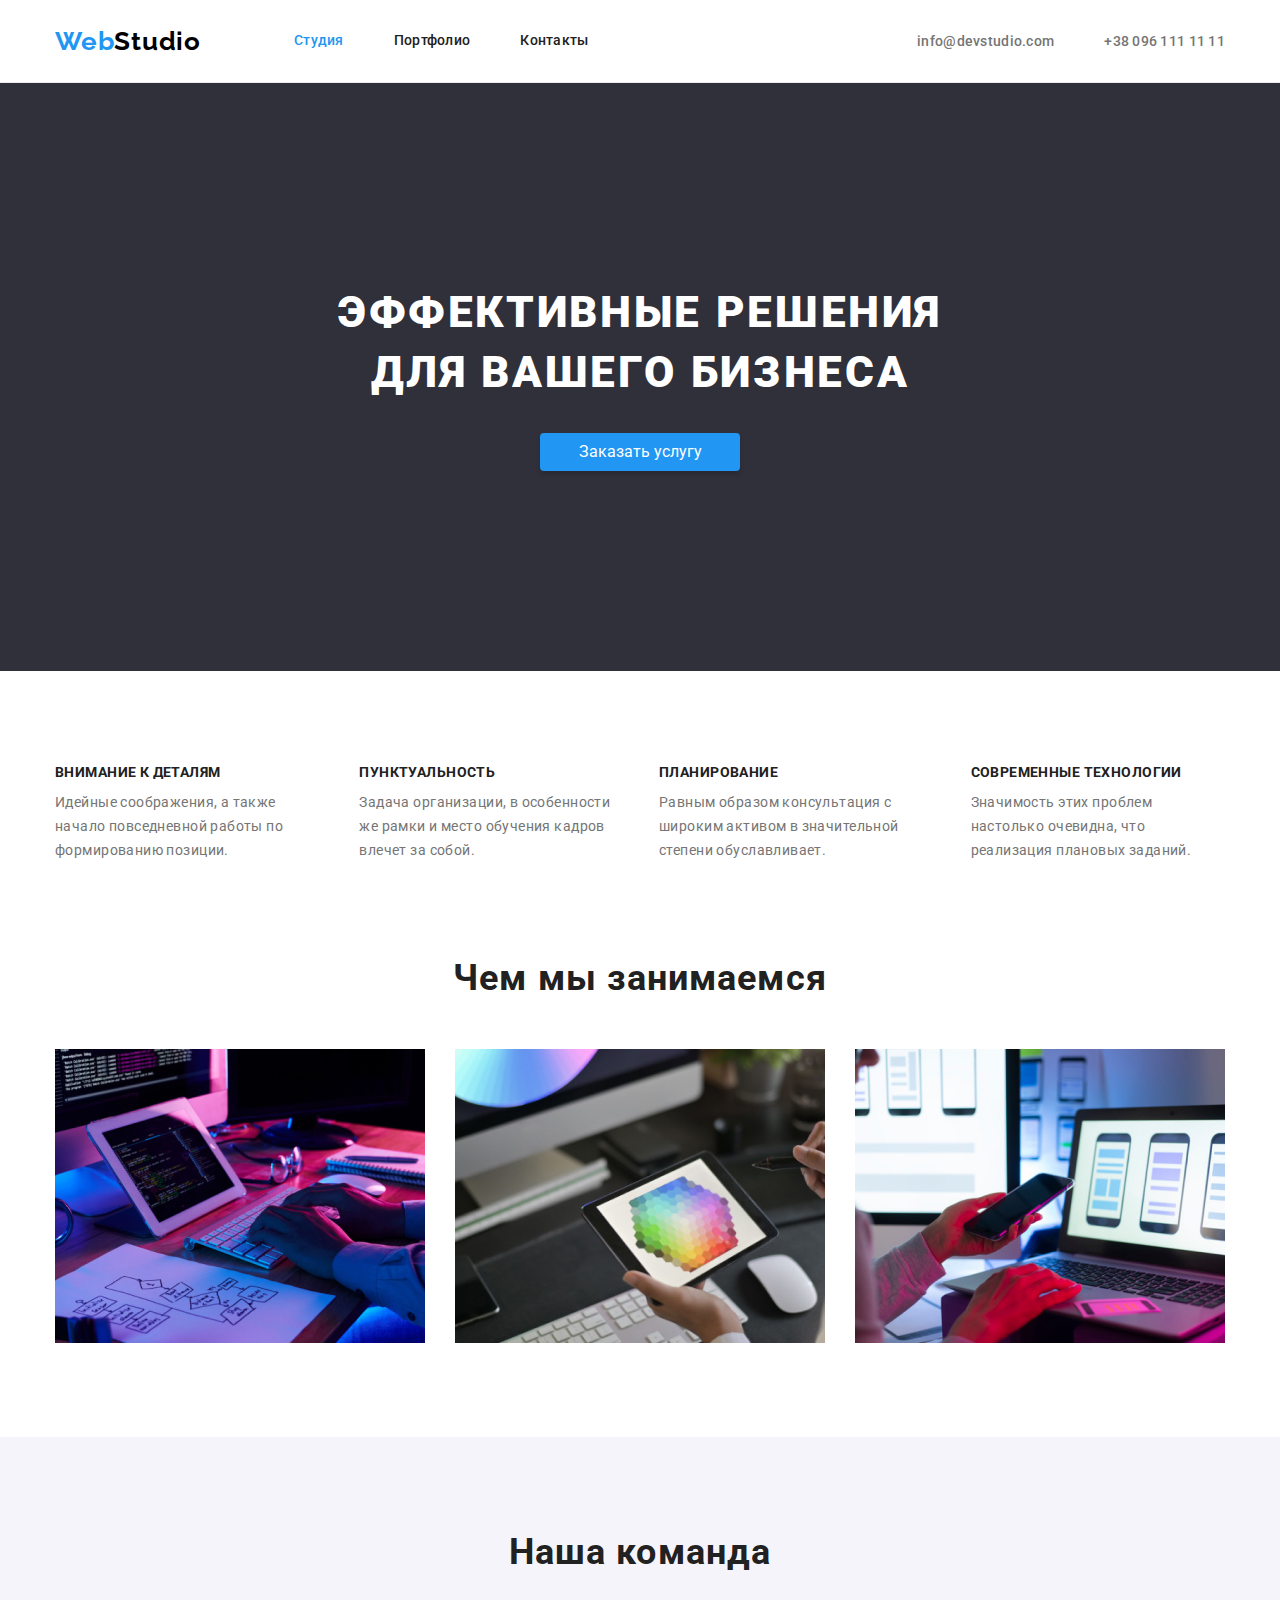
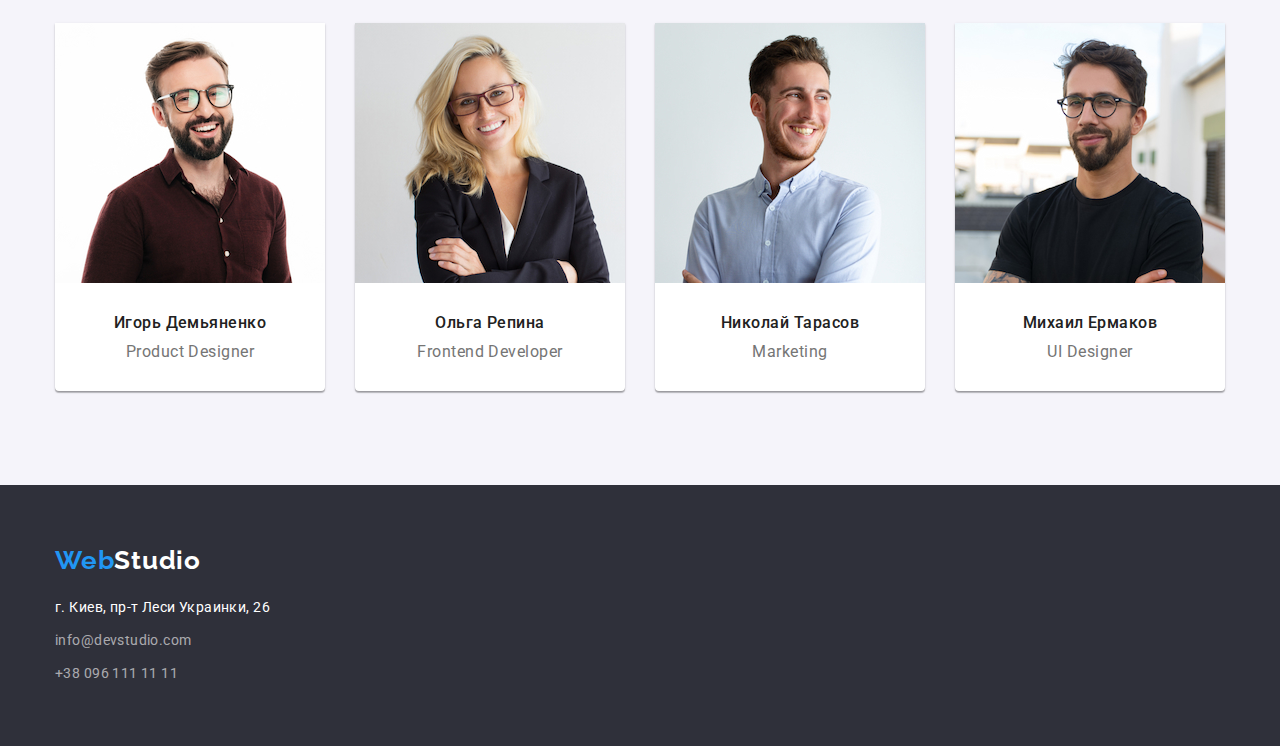
==== index.html @ 1f935da1 "Из ДЗ-3" ====
<!DOCTYPE html>
<html lang="ru">
<head>
    <meta charset="UTF-8">
    <meta http-equiv="X-UA-Compatible" content="IE=edge">
    <meta name="viewport" content="width=device-width, initial-scale=1.0">
    <title>html-css-homework2</title>
    <link rel="preconnect" href="https://fonts.googleapis.com">
    <link rel="preconnect" href="https://fonts.gstatic.com" crossorigin>
    <link href="https://fonts.googleapis.com/css2?family=Raleway:wght@700&family=Roboto:wght@400;500;700;900&display=swap"
        rel="stylesheet">
    <link rel="stylesheet" href="https://cdnjs.cloudflare.com/ajax/libs/modern-normalize/1.1.0/modern-normalize.css"
         integrity="sha512-Y0MM+V6ymRKN2zStTqzQ227DWhhp4Mzdo6gnlRnuaNCbc+YN/ZH0sBCLTM4M0oSy9c9VKiCvd4Jk44aCLrNS5Q=="
         crossorigin="anonymous" referrerpolicy="no-referrer" />
    <link rel="stylesheet" href="./css/styles.css">
</head>
<body>
    <header class="header">
        <div class="container header-container">
                <a class="link header-logo" href="#">Web<span class="header-logo-color">Studio</span></a>
                <nav class="header-navigation">
                    <ul class="header-list">
                        <li class="header-item">
                            <a class="link header-link pagemark" href="./index.html">Студия</a>
                        </li>
                        <li class="header-item">
                            <a class="link header-link" href="./portfolio.html">Портфолио</a>
                        </li>
                        <li class="header-item">
                            <a class="link header-link" href="#">Контакты</a>
                        </li>
                    </ul>
                </nav>
            <ul class="address">
                <li class="address-item">
                    <a class="link address-mail" href="mailto:info@devstudio.com">info@devstudio.com</a>
                </li>
                <li class="address-item">
                    <a class="link address-tel" href="tel:+380961111111">+38 096 111 11 11</a>
                </li>
            </ul>
        </div>
    </header>
    <main>
        <section class="hero">
            <div class="container">
                <h1 class="hero-title">Эффективные решения для вашего бизнеса</h1>
                <button class="hero-button button" type="button">Заказать услугу</button>
            </div>
        </section>
        <section class="section">
            <div class="container">

                <!-- это будет невидимый заголовок второго уровня -->

                <h2 class="benefits-title visually-hidden">Наши преимущества</h2>

                <!--  -->

                <ul class="benefits-list">
                    <li class="benefits-item">
                        <h3 class="benefits-list-title">Внимание к деталям</h3>
                        <p class="benefits-text">
                            Идейные соображения, а также начало повседневной работы по формированию позиции.
                        </p>
                    </li>
                    <li class="benefits-item">
                        <h3 class="benefits-list-title">Пунктуальность</h3>
                        <p class="benefits-text">
                            Задача организации, в особенности же рамки и место обучения кадров влечет за собой.
                        </p>
                    </li>
                    <li class="benefits-item">
                        <h3 class="benefits-list-title">Планирование</h3>
                        <p class="benefits-text">
                            Равным образом консультация с широким активом в значительной степени обуславливает.
                        </p>
                    </li>
                    <li class="benefits-item">
                        <h3 class="benefits-list-title">Современные технологии</h3>
                        <p class="benefits-text">
                            Значимость этих проблем настолько очевидна, что реализация плановых заданий.
                        </p>
                    </li>
                </ul>
            </div>
        </section>
        <section class="section business-section">
            <div class="container">
                <h2 class="business-title">Чем мы занимаемся</h2>
                <ul class="business-list">
                    <li class="business-item">
                        <img src="./images/img1.jpg" alt="Фото человек работает за компьютером" width="370" height="294">
                    </li>
                    <li class="business-item">
                        <img src="./images/img2.jpg" alt="Фото человек смотрит в телефон" width="370" height="294">
                    </li>
                    <li class="business-item">
                        <img src="./images/img3.jpg" alt="Фото человек смотрит в планшет" width="370" height="294">
                    </li>
                </ul>
            </div>
        </section>
        <section class="section team">
            <div class="container">
                <h2 class="team-title">Наша команда</h2>
                <ul class="team-list">
                    <li class="team-item">
                        <img src="./images/photo1.jpg" alt="Product Designer" width="270" height="280">
                        <div class="team-team">
                            <h3 class="team-list-title">Игорь Демьяненко</h3>
                            <p class="team-text" lang="en">Product Designer</p>
                        </div>
                    </li>
                    <li class="team-item">
                        <img src="./images/photo2.jpg" alt="Frontend Developer" width="270" height="280">
                        <div class="team-team">
                            <h3 class="team-list-title">Ольга Репина</h3>
                            <p class="team-text" lang="en">Frontend Developer</p>
                        </div>
                    </li>
                    <li class="team-item">
                        <img src="./images/photo3.jpg" alt="Marketing" width="270" height="280">
                        <div class="team-team">
                            <h3 class="team-list-title">Николай Тарасов</h3>
                            <p class="team-text" lang="en">Marketing</p>
                        </div>
                    </li>
                    <li class="team-item">
                        <img src="./images/photo4.jpg" alt="UI Designer" width="270" height="280">
                        <div class="team-team">
                            <h3 class="team-list-title">Михаил Ермаков</h3>
                            <p class="team-text" lang="en">UI Designer</p>
                        </div>
                    </li>
                </ul>
            </div>
        </section>
    </main>
    <footer class="footer">
        <div class="container">
            <a class="link footer-logo" href="#">Web<span class="footer-logo-color">Studio</span></a>
            <address>
                <ul class="footer-list">
                    <li class="footer-item">
                        <a class="link footer-link" href="https://goo.gl/maps/NmV2bP52EN1xxGEw7" rel="noopener noreferrer">
                            г. Киев, пр-т Леси Украинки, 26
                        </a>
                    </li>
                    <li class="footer-item">
                        <a class="link footer-mail" href="mailto:info@devstudio.com">info@devstudio.com</a>
                    </li>
                    <li>
                        <a class="link footer-tel" href="tel:+380961111111">+38 096 111 11 11</a>
                    </li>
                </ul>
            </address>
        </div>
    </footer>
</body>
</html>
---- css/styles.css ----
:root {
  --main-logo-color: #2196f3;
  --second-logo-color: #000000;
  --third-logo-color: #ffffff;

  --main-title-color: #212121;
  --second-title-color: #ffffff;
  --main-text-color: #757575;
  --second-text-color: #ffffff;
  --third-text-color: rgba(255, 255, 255, 0.6);

  --main-button-color: #212121;
  --second-button-color: #ffffff;
  --third-button-color: #2196f3;
  --bg-button-color-hover: #2196f3;

  --main-header-color: #212121;
  --second-header-color: #757575;
  --header-hover-color: #2196f3;

  --hero-bg-color: #2f303a;
  --footer-bg-color: #2f303a;

  --head-underline-color: #ececec;

  --team-bg-color: #f5f4fa;

  --portfolio-border-color: #eeeeee;
}

html {
  margin: 0;
  padding: 0;
}

*,
*::before,
*::after {
  box-sizing: border-box;
}

p,
h1,
h2,
h3,
h4,
h5,
h6 {
  margin: 0;
}

ul {
  margin: 0;
  padding: 0;
  list-style: none;
}

button {
  cursor: pointer;
  outline: 0;
  border: 0;
}

.container {
  width: 1200px;
  padding-left: 15px;
  padding-right: 15px;
  margin: 0 auto;
}

body {
  font-family: Roboto, sans-serif;
  color: var(--main-text-color);
}

.link {
  text-decoration: none;
}

img {
  display: block;
  max-width: 100%;
  height: auto;
}

.visually-hidden {
  position: absolute;
  width: 1px;
  height: 1px;
  margin: -1px;
  padding: 0;
  overflow: hidden;
  border: 0;
  clip: rect(0 0 0 0);
}

.footer {
  background-color: var(--footer-bg-color);
}

/* -----------------HEADER--------------- */

.header {
  border-bottom: 1px solid var(--head-underline-color);
}

.header-list {
  display: flex;
  align-items: center;
}

.address {
  display: flex;
  align-items: center;
  margin-left: auto;
}

.header-container {
  display: flex;
  align-items: center;
}

.header-logo {
  margin-right: 93px;
}

.header-item:not(:last-child) {
  margin-right: 50px;
}

.address-item:not(:last-child) {
  margin-right: 50px;
}

.header-logo,
.footer-logo {
  font-family: Raleway;
  font-weight: 700;
  font-size: 26px;
  line-height: 1.19;
  letter-spacing: 0.03em;
  color: var(--main-logo-color);
}

.header-logo-color {
  color: var(--second-logo-color);
}

.footer-logo-color {
  color: var(--third-logo-color);
}

.header-link {
  display: block;
  font-weight: 500;
  font-size: 14px;
  line-height: 1.14;
  letter-spacing: 0.02em;
  color: var(--main-header-color);

  padding-top: 33px;
  padding-bottom: 33px;
}

.address-mail,
.address-tel {
  font-weight: 500;
  font-size: 14px;
  line-height: 1.14;
  letter-spacing: 0.02em;
  color: var(--second-header-color);

  padding-top: 32px;
  padding-bottom: 32px;
}

.header-link:hover,
.header-link:focus,
.address-mail:hover,
.address-mail:focus,
.address-tel:hover,
.address-tel:focus,
.footer-link:hover,
.footer-link:focus,
.footer-mail:hover,
.footer-mail:focus,
.footer-tel:hover,
.footer-tel:focus,
.pagemark {
  color: var(--header-hover-color);
}

/* -----------------HERO---------------- */

.hero {
  padding-top: 200px;
  padding-bottom: 200px;

  background-color: var(--hero-bg-color);
}

.hero-title {
  font-weight: 900;
  font-size: 44px;
  line-height: 1.36;
  text-align: center;
  letter-spacing: 0.06em;
  text-transform: uppercase;
  color: var(--second-title-color);

  width: 696px;
  margin-left: auto;
  margin-right: auto;
}

.hero-button {
  display: block;
  font-family: inherit;
  color: var(--second-button-color);
  background-color: var(--third-button-color);
  border: none;
  box-shadow: 0px 4px 4px rgba(0, 0, 0, 0.15);
  border-radius: 4px;

  min-width: 200px;
  padding-top: 10px;
  padding-bottom: 10px;

  margin-top: 30px;
  margin-left: auto;
  margin-right: auto;
}

/* ---------------BENEFITS---------------- */

.section {
  padding: 94px 0;
}

.benefits-list-title {
  font-weight: 700;
  font-size: 14px;
  line-height: 1.14;
  letter-spacing: 0.03em;
  text-transform: uppercase;
  color: var(--main-title-color);

  margin-bottom: 10px;
}

.benefits-text {
  font-size: 14px;
  line-height: 1.71;
  letter-spacing: 0.03em;
}

.benefits-list {
  display: flex;
}

.benefits-item:not(:last-child) {
  margin-right: 30px;
}

/* ------------BUSINESS----------------- */

.business-section {
  padding-top: 0;
}

.business-title,
.team-title {
  font-weight: 700;
  font-size: 36px;
  line-height: 1.17;
  text-align: center;
  letter-spacing: 0.03em;
  color: var(--main-title-color);
}

.business-title {
  margin-bottom: 50px;
}

.business-container {
  padding-bottom: 94px;
}

.business-list {
  display: flex;
}

.business-item:not(:last-child) {
  margin-right: 30px;
}

/* -------------TEAM------------------ */
.team {
  background: var(--team-bg-color);
}

.team-title {
  margin-bottom: 50px;
}

.team-list-title {
  font-weight: 500;
  font-size: 16px;
  line-height: 1.19;
  text-align: center;
  letter-spacing: 0.03em;
  color: var(--main-title-color);
  padding-bottom: 10px;
}

.team-text {
  font-size: 16px;
  line-height: 1.19;
  text-align: center;
  letter-spacing: 0.03em;
}

.team-list {
  display: flex;
}

.team-item {
  background-color: #ffffff;
  box-shadow: 0px 1px 3px rgba(0, 0, 0, 0.12), 0px 1px 1px rgba(0, 0, 0, 0.14),
    0px 2px 1px rgba(0, 0, 0, 0.2);
  border-radius: 0px 0px 4px 4px;
}

.team-item:not(:last-child) {
  margin-right: 30px;
}

.team-team {
  padding: 30px 0;
}

/* --------------FOOTER---------------- */

.footer {
  padding-top: 60px;
  padding-bottom: 60px;
}

address {
  font-style: normal;
}

.footer-link {
  font-size: 14px;
  line-height: 1.71;
  letter-spacing: 0.03em;
  color: var(--second-text-color);

  display: block;
}

.footer-mail,
.footer-tel {
  font-size: 14px;
  line-height: 1.71;
  letter-spacing: 0.03em;
  color: var(--third-text-color);
}

.footer-logo {
  display: block;
  margin-bottom: 20px;
}

.footer-item {
  margin-bottom: 9px;
}

/* portfolio page classes */

/* ---------------filter---------------- */

.filter-button {
  display: block;
  padding: 6px 22px;

  font-weight: 500;
  font-size: 16px;
  line-height: 1.62;
  letter-spacing: 0.03em;
  color: var(--main-button-color);
  background: #f5f4fa;
  border-radius: 4px;
}

.filter-button:hover,
.filter-button:focus {
  color: var(--second-button-color);
  background-color: var(--bg-button-color-hover);
}

.filter-list {
  display: flex;
  justify-content: center;
  margin-bottom: 50px;
}

.filter-item:not(:last-child) {
  margin-right: 8px;
}

/* --------------portfolio-------------- */

.portfolio-list {
  display: flex;
  flex-wrap: wrap;
}

.portfolio-item {
  border-bottom: 1px solid var(--portfolio-border-color);
  margin-right: 30px;
  margin-bottom: 30px;
}

.portfolio-item:nth-child(3n) {
  margin-right: 0;
}

.portfolio-item:nth-last-child(-n + 3) {
  margin-bottom: 0;
}

.portfolio-title {
  font-weight: 700;
  font-size: 18px;
  line-height: 2;
  letter-spacing: 0.06em;
  color: var(--main-title-color);

  margin-bottom: 4px;
}

.portfolio-text {
  color: var(--main-text-color);
  font-size: 16px;
  line-height: 1.87;
  letter-spacing: 0.03em;
}

.portfolio-link {
  display: block;
}

.portfolio-div {
  padding: 20px 24px;
}
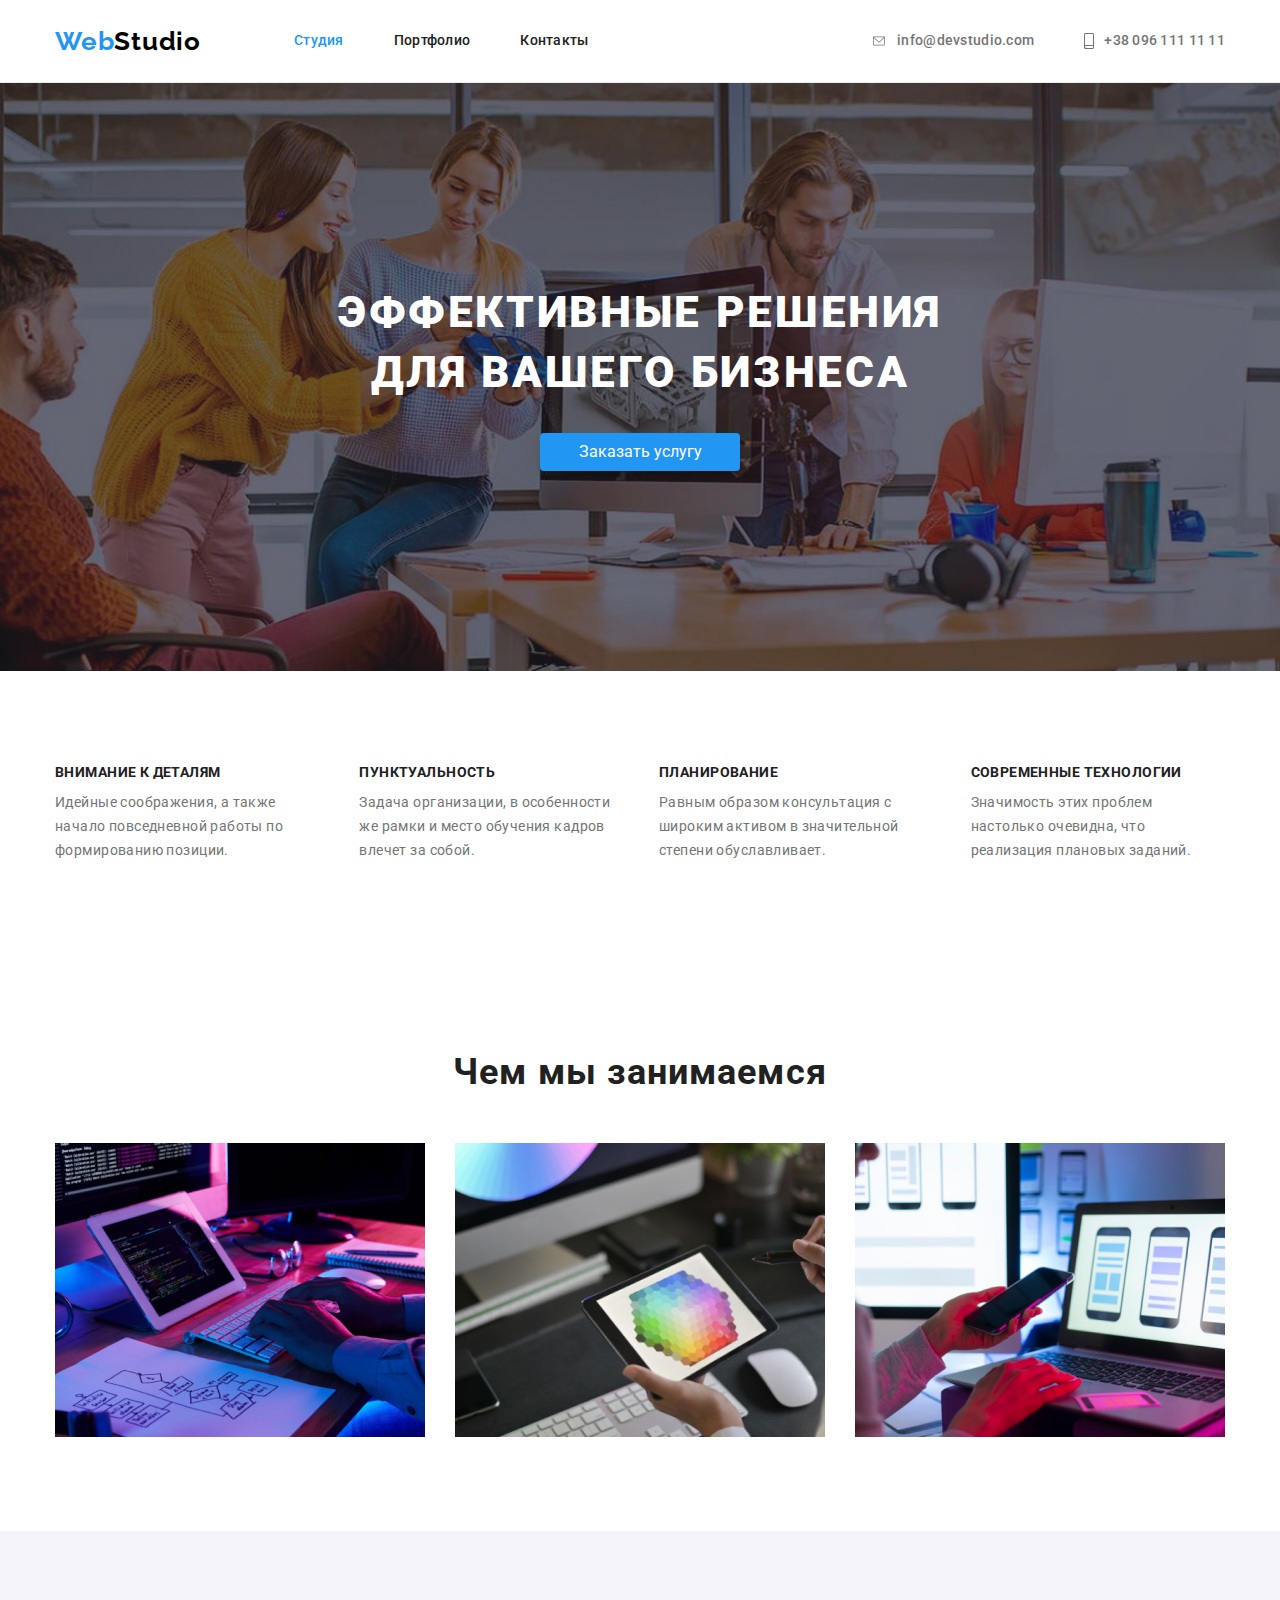
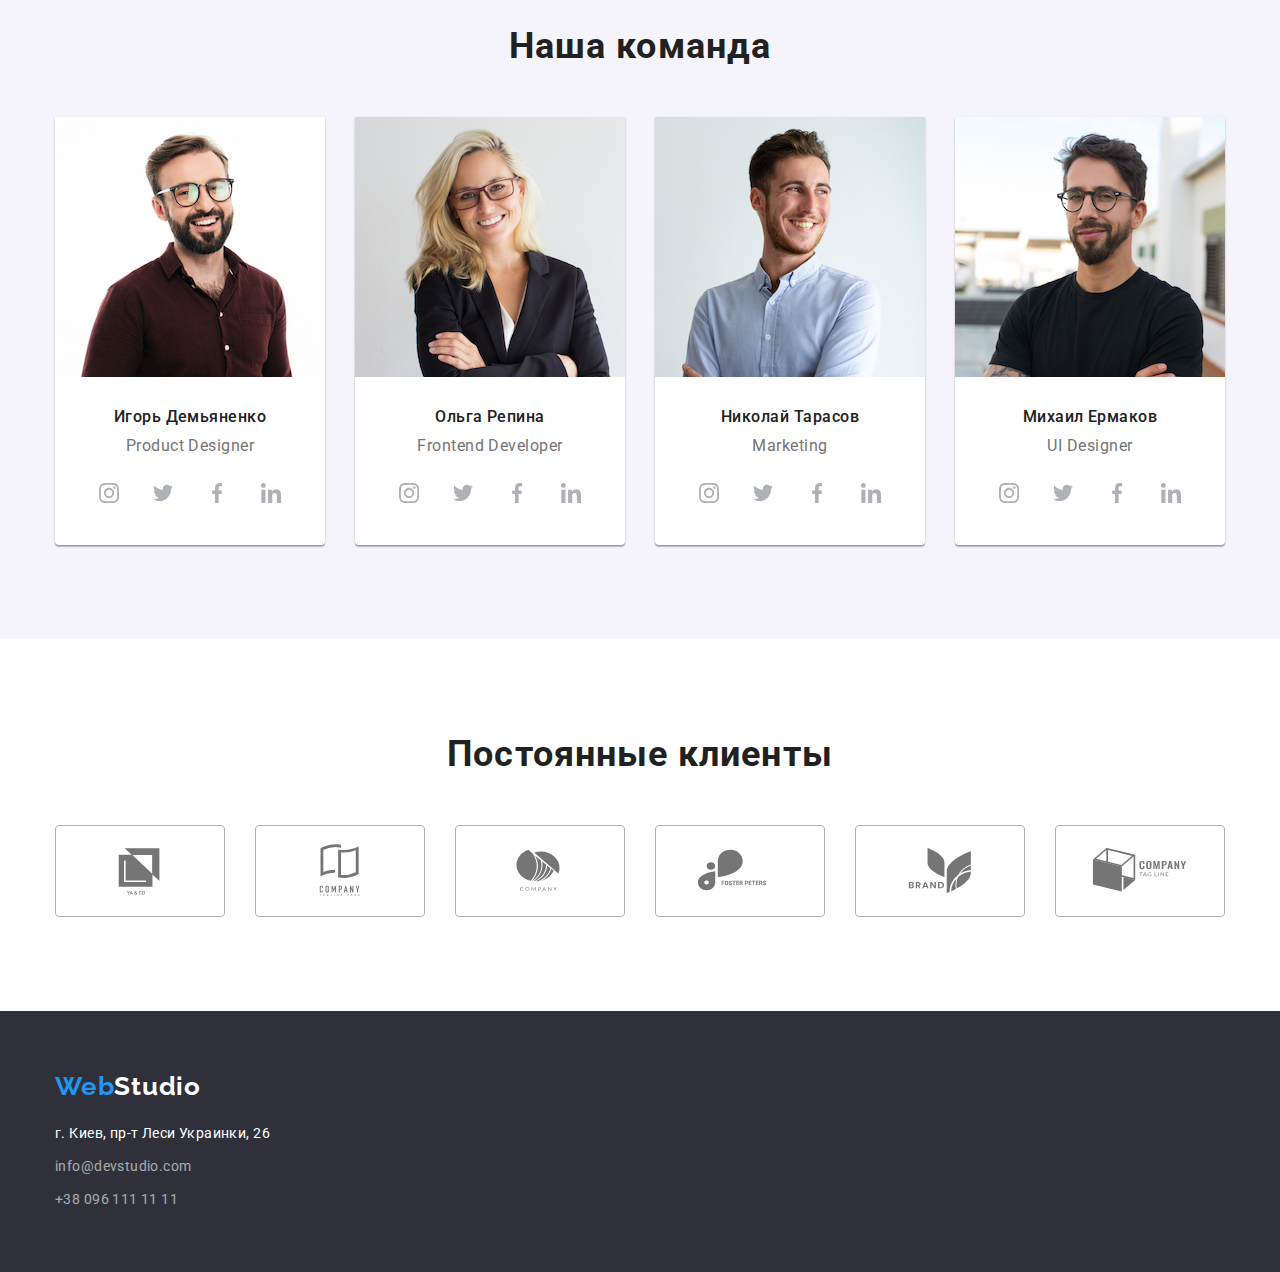
==== commit 8bc347d5: "done" ====
--- a/index.html
+++ b/index.html
@@ -33,10 +33,20 @@
                 </nav>
             <ul class="address">
                 <li class="address-item">
-                    <a class="link address-mail" href="mailto:info@devstudio.com">info@devstudio.com</a>
+                    <a class="link address-mail" href="mailto:info@devstudio.com">
+                        <svg class="address-mail-icon" width="16" height="12">
+                            <use href="./images/icons.svg#icon-envelope"></use>
+                        </svg>
+                        info@devstudio.com
+                    </a>
                 </li>
                 <li class="address-item">
-                    <a class="link address-tel" href="tel:+380961111111">+38 096 111 11 11</a>
+                    <a class="link address-tel" href="tel:+380961111111">
+                    <svg class="address-tel-icon" width="10" height="16">
+                        <use href="./images/icons.svg#icon-smartphone"></use>
+                    </svg>
+                    +38 096 111 11 11
+                </a>
                 </li>
             </ul>
         </div>
@@ -53,7 +63,7 @@
 
                 <!-- это будет невидимый заголовок второго уровня -->
 
-                <h2 class="benefits-title visually-hidden">Наши преимущества</h2>
+                <h2 class="title visually-hidden">Наши преимущества</h2>
 
                 <!--  -->
 
@@ -85,9 +95,9 @@
                 </ul>
             </div>
         </section>
-        <section class="section business-section">
-            <div class="container">
-                <h2 class="business-title">Чем мы занимаемся</h2>
+        <section class="section">
+            <div class="container">
+                <h2 class="title business-title">Чем мы занимаемся</h2>
                 <ul class="business-list">
                     <li class="business-item">
                         <img src="./images/img1.jpg" alt="Фото человек работает за компьютером" width="370" height="294">
@@ -103,13 +113,43 @@
         </section>
         <section class="section team">
             <div class="container">
-                <h2 class="team-title">Наша команда</h2>
+                <h2 class="team team-title">Наша команда</h2>
                 <ul class="team-list">
                     <li class="team-item">
                         <img src="./images/photo1.jpg" alt="Product Designer" width="270" height="280">
                         <div class="team-team">
                             <h3 class="team-list-title">Игорь Демьяненко</h3>
                             <p class="team-text" lang="en">Product Designer</p>
+                            <ul class="team-sotial-list">
+                                <li class="team-social-item">
+                                    <a class="team-social-link" href="">
+                                        <svg class="team-social-icon" width="20" height="20">
+                                            <use href="./images/icons.svg#icon-instagram"></use>
+                                        </svg>
+                                    </a>
+                                </li>
+                                <li class="team-social-item">
+                                    <a class="team-social-link" href="">
+                                        <svg class="team-social-icon" width="20" height="20">
+                                            <use href="./images/icons.svg#icon-twitter"></use>
+                                        </svg>
+                                    </a>
+                                </li>
+                                <li class="team-social-item">
+                                    <a class="team-social-link" href="">
+                                        <svg class="team-social-icon" width="20" height="20">
+                                            <use href="./images/icons.svg#icon-facebook"></use>
+                                        </svg>
+                                    </a>
+                                </li>
+                                <li class="team-social-item">
+                                    <a class="team-social-link" href="">
+                                        <svg class="team-social-icon" width="20" height="20">
+                                            <use href="./images/icons.svg#icon-linkedin"></use>
+                                        </svg>
+                                    </a>
+                                </li>
+                            </ul>
                         </div>
                     </li>
                     <li class="team-item">
@@ -117,6 +157,36 @@
                         <div class="team-team">
                             <h3 class="team-list-title">Ольга Репина</h3>
                             <p class="team-text" lang="en">Frontend Developer</p>
+                            <ul class="team-sotial-list">
+                                <li class="team-social-item">
+                                    <a class="team-social-link" href="">
+                                        <svg class="team-social-icon" width="20" height="20">
+                                            <use href="./images/icons.svg#icon-instagram"></use>
+                                        </svg>
+                                    </a>
+                                </li>
+                                <li class="team-social-item">
+                                    <a class="team-social-link" href="">
+                                        <svg class="team-social-icon" width="20" height="20">
+                                            <use href="./images/icons.svg#icon-twitter"></use>
+                                        </svg>
+                                    </a>
+                                </li>
+                                <li class="team-social-item">
+                                    <a class="team-social-link" href="">
+                                        <svg class="team-social-icon" width="20" height="20">
+                                            <use href="./images/icons.svg#icon-facebook"></use>
+                                        </svg>
+                                    </a>
+                                </li>
+                                <li class="team-social-item">
+                                    <a class="team-social-link" href="">
+                                        <svg class="team-social-icon" width="20" height="20">
+                                            <use href="./images/icons.svg#icon-linkedin"></use>
+                                        </svg>
+                                    </a>
+                                </li>
+                            </ul>
                         </div>
                     </li>
                     <li class="team-item">
@@ -124,6 +194,36 @@
                         <div class="team-team">
                             <h3 class="team-list-title">Николай Тарасов</h3>
                             <p class="team-text" lang="en">Marketing</p>
+                            <ul class="team-sotial-list">
+                                <li class="team-social-item">
+                                    <a class="team-social-link" href="">
+                                        <svg class="team-social-icon" width="20" height="20">
+                                            <use href="./images/icons.svg#icon-instagram"></use>
+                                        </svg>
+                                    </a>
+                                </li>
+                                <li class="team-social-item">
+                                    <a class="team-social-link" href="">
+                                        <svg class="team-social-icon" width="20" height="20">
+                                            <use href="./images/icons.svg#icon-twitter"></use>
+                                        </svg>
+                                    </a>
+                                </li>
+                                <li class="team-social-item">
+                                    <a class="team-social-link" href="">
+                                        <svg class="team-social-icon" width="20" height="20">
+                                            <use href="./images/icons.svg#icon-facebook"></use>
+                                        </svg>
+                                    </a>
+                                </li>
+                                <li class="team-social-item">
+                                    <a class="team-social-link" href="">
+                                        <svg class="team-social-icon" width="20" height="20">
+                                            <use href="./images/icons.svg#icon-linkedin"></use>
+                                        </svg>
+                                    </a>
+                                </li>
+                            </ul>
                         </div>
                     </li>
                     <li class="team-item">
@@ -131,8 +231,87 @@
                         <div class="team-team">
                             <h3 class="team-list-title">Михаил Ермаков</h3>
                             <p class="team-text" lang="en">UI Designer</p>
+                            <ul class="team-sotial-list">
+                                <li class="team-social-item">
+                                    <a class="team-social-link" href="">
+                                        <svg class="team-social-icon" width="20" height="20">
+                                            <use href="./images/icons.svg#icon-instagram"></use>
+                                        </svg>
+                                    </a>
+                                </li>
+                                <li class="team-social-item">
+                                    <a class="team-social-link" href="">
+                                        <svg class="team-social-icon" width="20" height="20">
+                                            <use href="./images/icons.svg#icon-twitter"></use>
+                                        </svg>
+                                    </a>
+                                </li>
+                                <li class="team-social-item">
+                                    <a class="team-social-link" href="">
+                                        <svg class="team-social-icon" width="20" height="20">
+                                            <use href="./images/icons.svg#icon-facebook"></use>
+                                        </svg>
+                                    </a>
+                                </li>
+                                <li class="team-social-item">
+                                    <a class="team-social-link" href="">
+                                        <svg class="team-social-icon" width="20" height="20">
+                                            <use href="./images/icons.svg#icon-linkedin"></use>
+                                        </svg>
+                                    </a>
+                                </li>
+                            </ul>
                         </div>
                     </li>
+                </ul>
+            </div>
+        </section>
+        <section class="section">
+            <div class="container">
+                <h2 class="title clients-title">Постоянные клиенты</h2>
+                <ul class="clients-list">
+                    <li class="clients-item">
+                        <a href="" class="clients-link">
+                            <svg class="clients-icon" width="106" height="60">
+                                <use href="./images/icons.svg#icon-Logo-1"></use>
+                            </svg>
+                        </a>
+                    </li>
+                <li class="clients-item">
+                    <a href="" class="clients-link">
+                        <svg class="clients-icon" width="106" height="60">
+                            <use href="./images/icons.svg#icon-Logo-2"></use>
+                        </svg>
+                    </a>
+                </li>
+                <li class="clients-item">
+                    <a href="" class="clients-link">
+                        <svg class="clients-icon" width="106" height="60">
+                            <use href="./images/icons.svg#icon-Logo-3"></use>
+                        </svg>
+                    </a>
+                </li>
+                <li class="clients-item">
+                    <a href="" class="clients-link">
+                        <svg class="clients-icon" width="106" height="60">
+                            <use href="./images/icons.svg#icon-Logo-4"></use>
+                        </svg>
+                    </a>
+                </li>
+                <li class="clients-item">
+                    <a href="" class="clients-link">
+                        <svg class="clients-icon" width="106" height="60">
+                            <use href="./images/icons.svg#icon-Logo-5"></use>
+                        </svg>
+                    </a>
+                </li>
+                <li class="clients-item">
+                    <a href="" class="clients-link">
+                        <svg class="clients-icon" width="106" height="60">
+                            <use href="./images/icons.svg#icon-Logo-6"></use>
+                        </svg>
+                    </a>
+                </li>
                 </ul>
             </div>
         </section>
--- a/css/styles.css
+++ b/css/styles.css
@@ -18,7 +18,7 @@
   --second-header-color: #757575;
   --header-hover-color: #2196f3;
 
-  --hero-bg-color: #2f303a;
+  --hero-bg-color: #c4c4c4;
   --footer-bg-color: #2f303a;
 
   --head-underline-color: #ececec;
@@ -75,6 +75,15 @@
 
 .link {
   text-decoration: none;
+}
+
+.title {
+  font-weight: 700;
+  font-size: 36px;
+  line-height: 1.17;
+  text-align: center;
+  letter-spacing: 0.03em;
+  color: var(--main-title-color);
 }
 
 img {
@@ -169,9 +178,18 @@
   line-height: 1.14;
   letter-spacing: 0.02em;
   color: var(--second-header-color);
+  display: flex;
+  align-items: center;
+  color: var(--main-text-color);
 
   padding-top: 32px;
   padding-bottom: 32px;
+}
+
+.address-mail-icon,
+.address-tel-icon {
+  fill: currentColor;
+  margin-right: 10px;
 }
 
 .header-link:hover,
@@ -195,6 +213,14 @@
 .hero {
   padding-top: 200px;
   padding-bottom: 200px;
+  background-image: linear-gradient(
+      rgba(47, 48, 58, 0.4),
+      rgba(47, 48, 58, 0.4)
+    ),
+    url(../images/hero-bg.jpg);
+  background-repeat: no-repeat;
+  background-position: center;
+  background-size: cover;
 
   background-color: var(--hero-bg-color);
 }
@@ -264,10 +290,6 @@
 
 /* ------------BUSINESS----------------- */
 
-.business-section {
-  padding-top: 0;
-}
-
 .business-title,
 .team-title {
   font-weight: 700;
@@ -318,6 +340,7 @@
   line-height: 1.19;
   text-align: center;
   letter-spacing: 0.03em;
+  margin-bottom: 16px;
 }
 
 .team-list {
@@ -337,6 +360,83 @@
 
 .team-team {
   padding: 30px 0;
+}
+
+.team-sotial-list {
+  display: flex;
+  justify-content: center;
+}
+
+.team-social-item {
+  width: 44px;
+  height: 44px;
+}
+
+.team-social-item + .team-social-item {
+  margin-left: 10px;
+}
+
+.team-social-link {
+  width: 100%;
+  height: 100%;
+  background-color: inherit;
+  border-radius: 50%;
+  display: flex;
+  align-items: center;
+  justify-content: center;
+  color: #afb1b8;
+}
+
+.team-social-link:hover,
+.team-social-link:focus {
+  background-color: #2196f3;
+  color: #ffffff;
+}
+
+.team-social-icon {
+  fill: currentColor;
+}
+
+/* -------------CLIENTS---------------- */
+
+.clients-title {
+  margin-bottom: 50px;
+}
+
+.clients-list {
+  display: flex;
+  justify-content: center;
+}
+
+.clients-item {
+  width: 170px;
+  height: 92px;
+  border: 1px solid #afb1b8;
+  box-sizing: border-box;
+  border-radius: 4px;
+}
+
+.clients-item + .clients-item {
+  margin-left: 30px;
+}
+
+.clients-link {
+  width: 100%;
+  height: 100%;
+  display: flex;
+  align-items: center;
+  justify-content: center;
+  color: var(--main-text-color);
+}
+
+.clients-link:hover,
+.clients-link:focus {
+  color: #2196f3;
+  border: 1px solid #2196f3;
+}
+
+.clients-icon {
+  fill: currentColor;
 }
 
 /* --------------FOOTER---------------- */
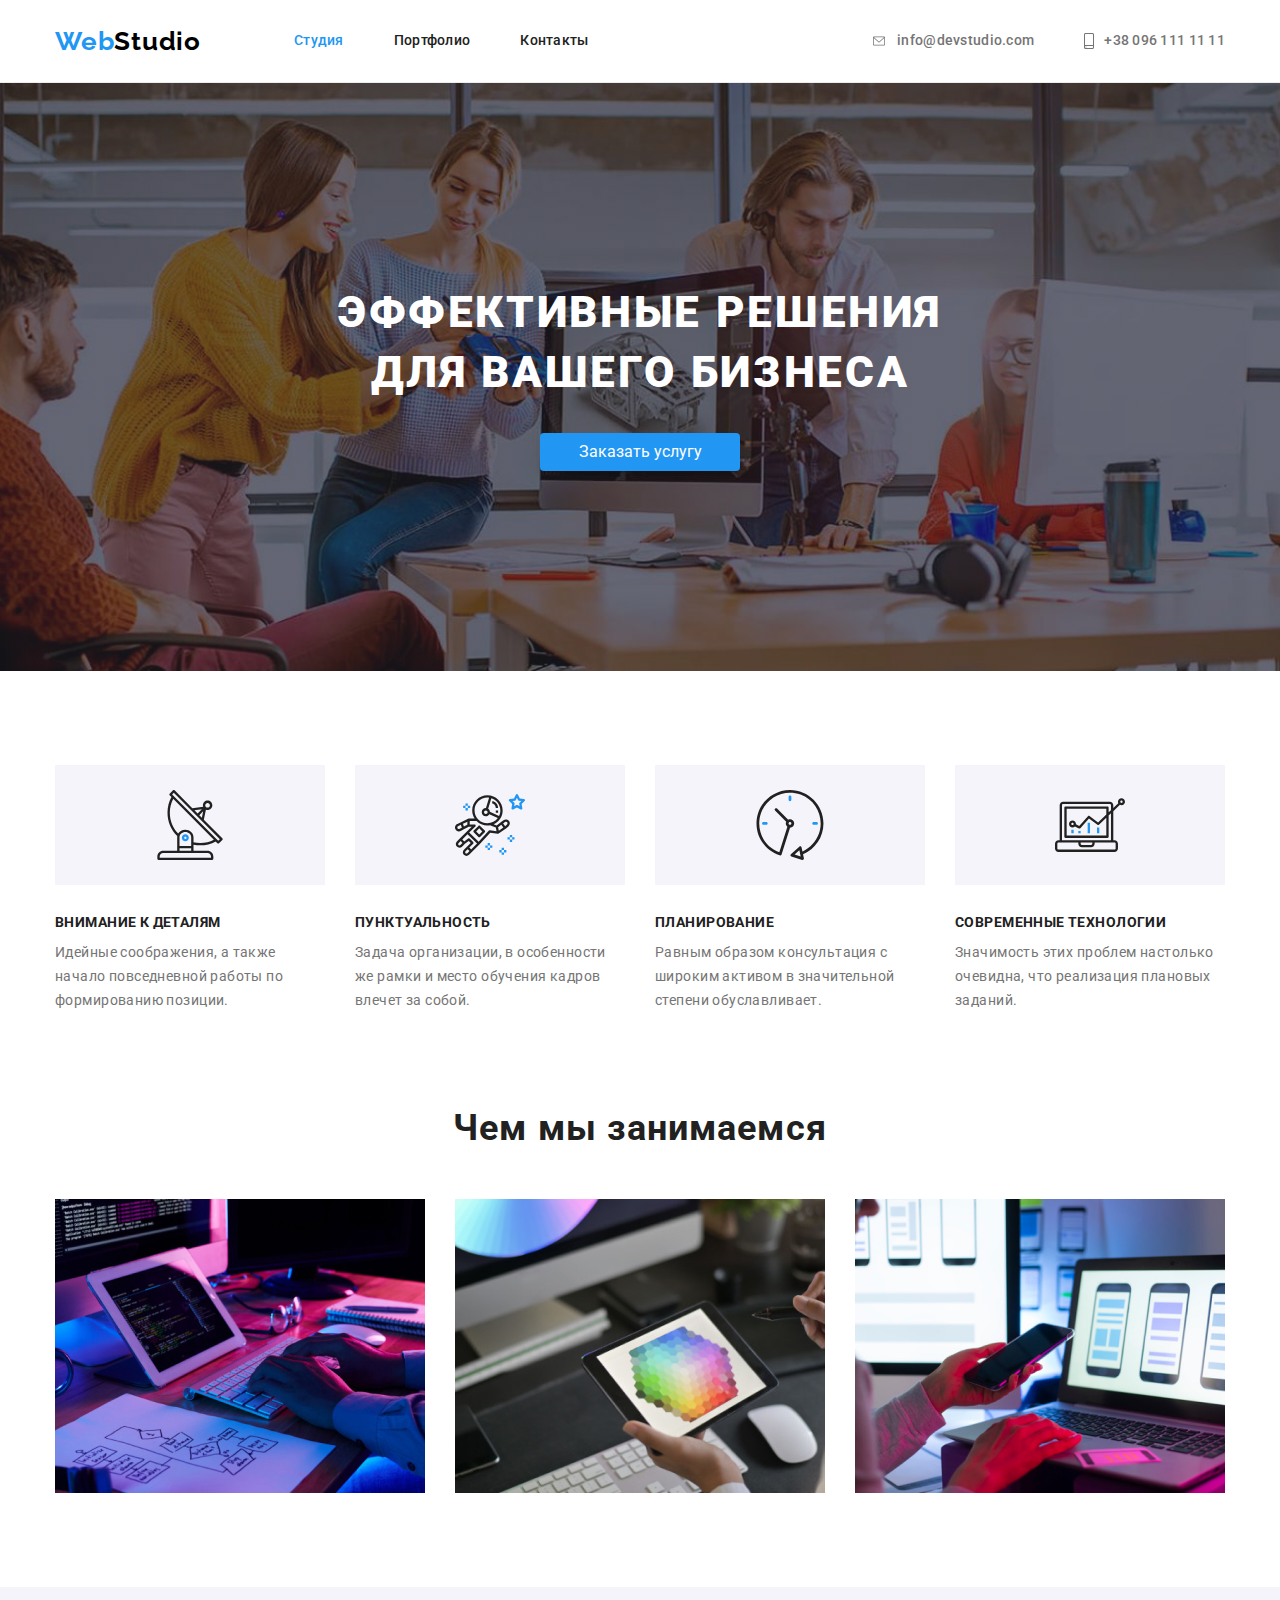
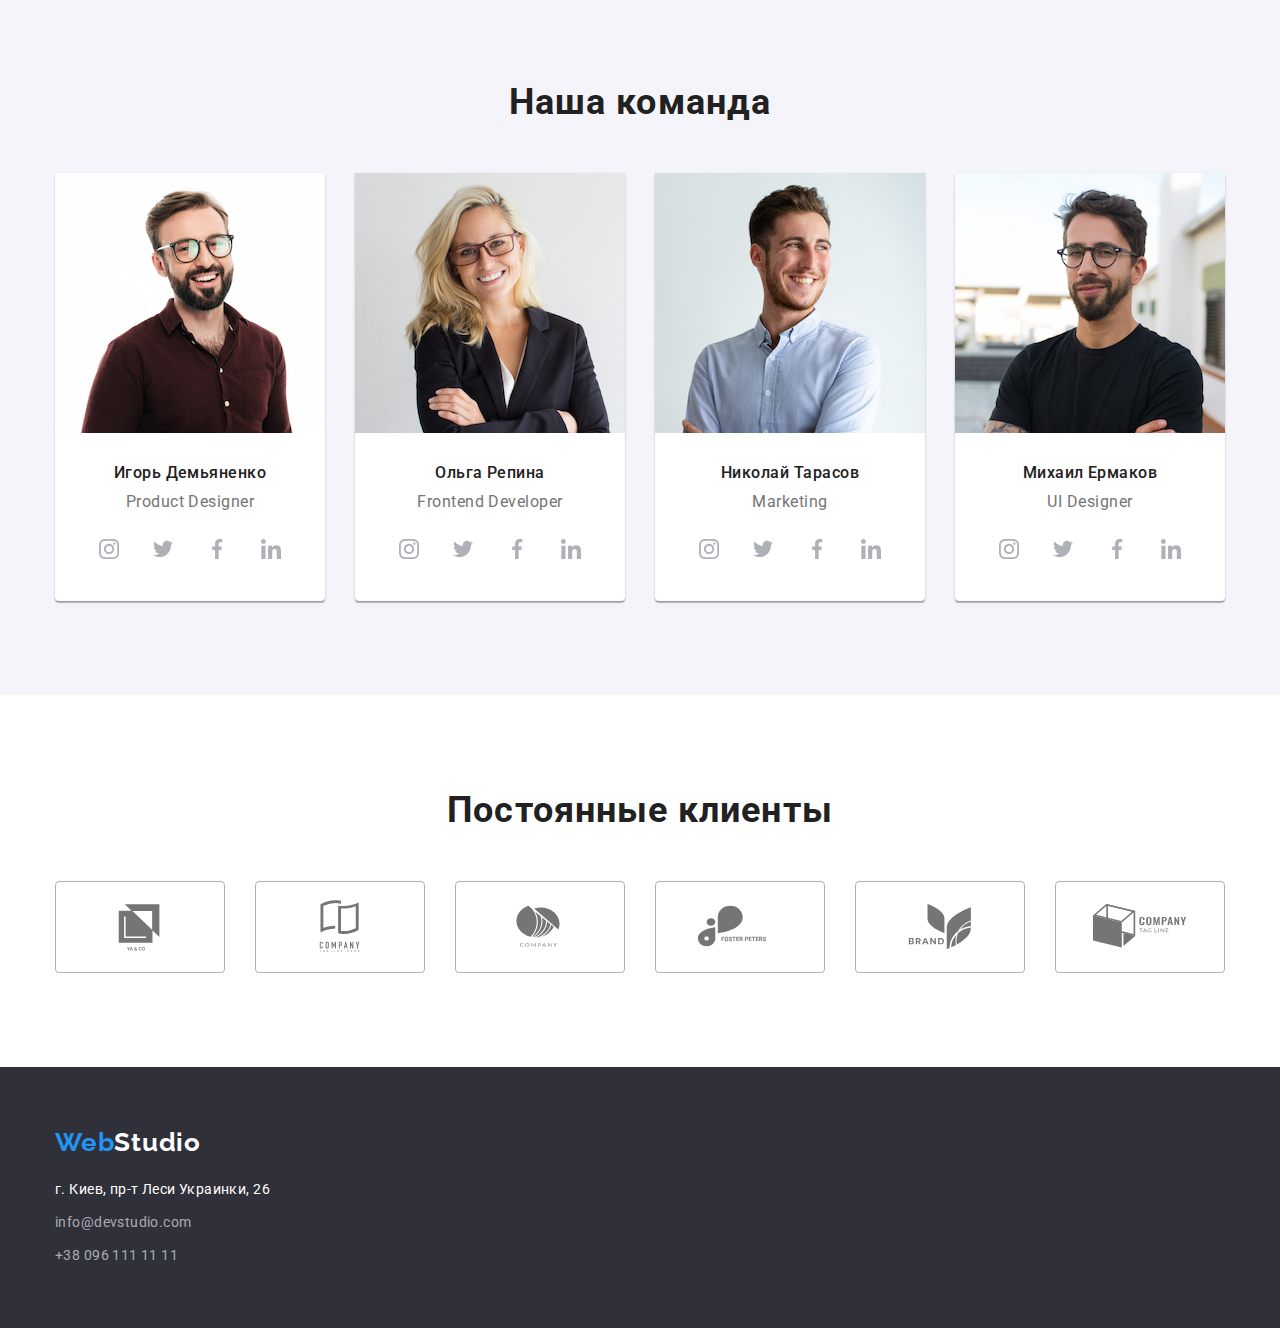
==== commit 71fbae5d: "добавил картинки в benefits" ====
--- a/index.html
+++ b/index.html
@@ -60,33 +60,47 @@
         </section>
         <section class="section">
             <div class="container">
-
-                <!-- это будет невидимый заголовок второго уровня -->
-
                 <h2 class="title visually-hidden">Наши преимущества</h2>
-
-                <!--  -->
-
                 <ul class="benefits-list">
                     <li class="benefits-item">
+                        <div class="benefits-img">
+                            <svg class="benefits-icon" width="70" height="70">
+                                <use href="./images/icons.svg#icon-antenna"></use>
+                            </svg>
+                        </div>
                         <h3 class="benefits-list-title">Внимание к деталям</h3>
                         <p class="benefits-text">
                             Идейные соображения, а также начало повседневной работы по формированию позиции.
                         </p>
                     </li>
                     <li class="benefits-item">
+                        <div class="benefits-img">
+                            <svg class="benefits-icon" width="70" height="70">
+                                <use href="./images/icons.svg#icon-astronaut"></use>
+                            </svg>
+                        </div>
                         <h3 class="benefits-list-title">Пунктуальность</h3>
                         <p class="benefits-text">
                             Задача организации, в особенности же рамки и место обучения кадров влечет за собой.
                         </p>
                     </li>
                     <li class="benefits-item">
+                        <div class="benefits-img">
+                            <svg class="benefits-icon" width="70" height="70">
+                                <use href="./images/icons.svg#icon-clock"></use>
+                            </svg>
+                        </div>
                         <h3 class="benefits-list-title">Планирование</h3>
                         <p class="benefits-text">
                             Равным образом консультация с широким активом в значительной степени обуславливает.
                         </p>
                     </li>
                     <li class="benefits-item">
+                        <div class="benefits-img">
+                            <svg class="benefits-icon" width="70" height="70">
+                                <use href="./images/icons.svg#icon-diagram"></use>
+                            </svg>
+                        </div>
                         <h3 class="benefits-list-title">Современные технологии</h3>
                         <p class="benefits-text">
                             Значимость этих проблем настолько очевидна, что реализация плановых заданий.
@@ -95,7 +109,7 @@
                 </ul>
             </div>
         </section>
-        <section class="section">
+        <section class="section businesssection">
             <div class="container">
                 <h2 class="title business-title">Чем мы занимаемся</h2>
                 <ul class="business-list">
--- a/css/styles.css
+++ b/css/styles.css
@@ -59,6 +59,10 @@
   cursor: pointer;
   outline: 0;
   border: 0;
+}
+
+.section {
+  padding: 94px 0;
 }
 
 .container {
@@ -259,10 +263,6 @@
 
 /* ---------------BENEFITS---------------- */
 
-.section {
-  padding: 94px 0;
-}
-
 .benefits-list-title {
   font-weight: 700;
   font-size: 14px;
@@ -288,7 +288,21 @@
   margin-right: 30px;
 }
 
+.benefits-img {
+  display: flex;
+  width: 270px;
+  height: 120px;
+  background-color: #f5f4fa;
+  justify-content: center;
+  align-items: center;
+  margin-bottom: 30px;
+}
+
 /* ------------BUSINESS----------------- */
+
+.businesssection {
+  padding-top: 0;
+}
 
 .business-title,
 .team-title {
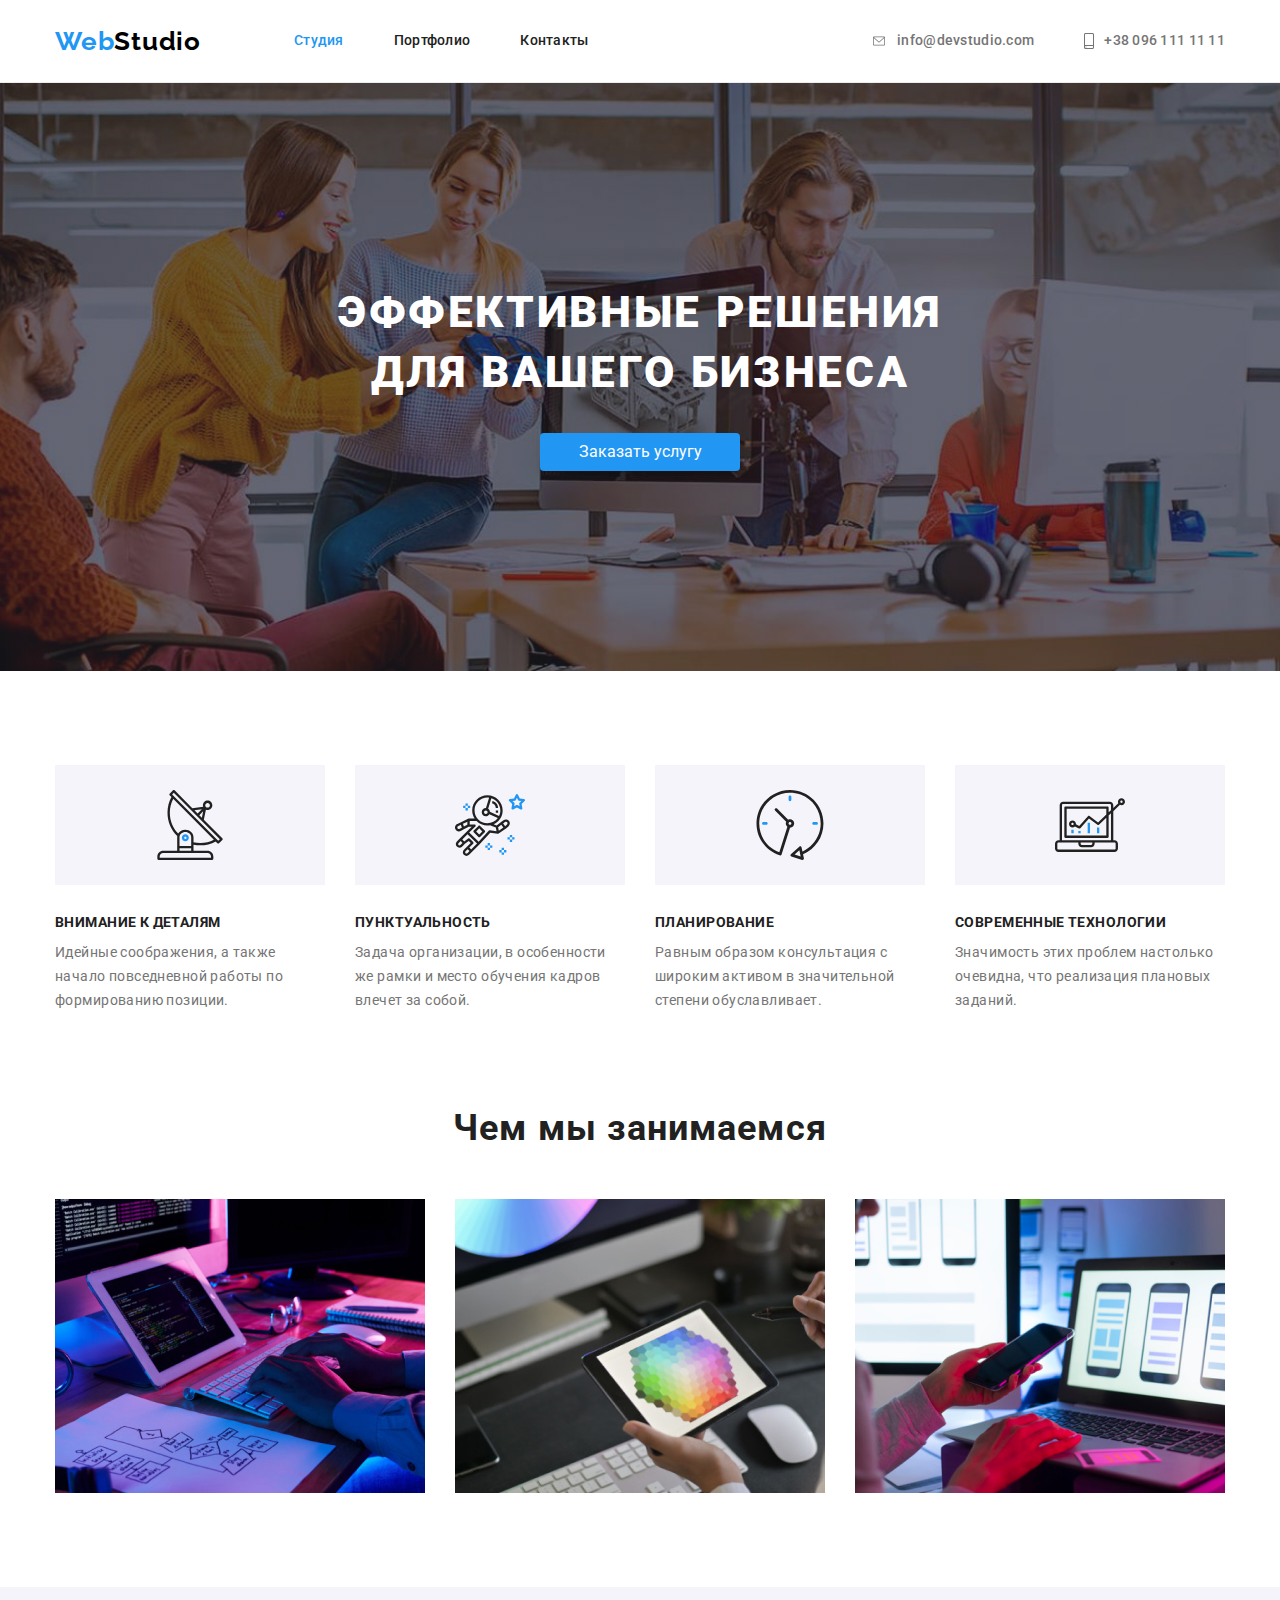
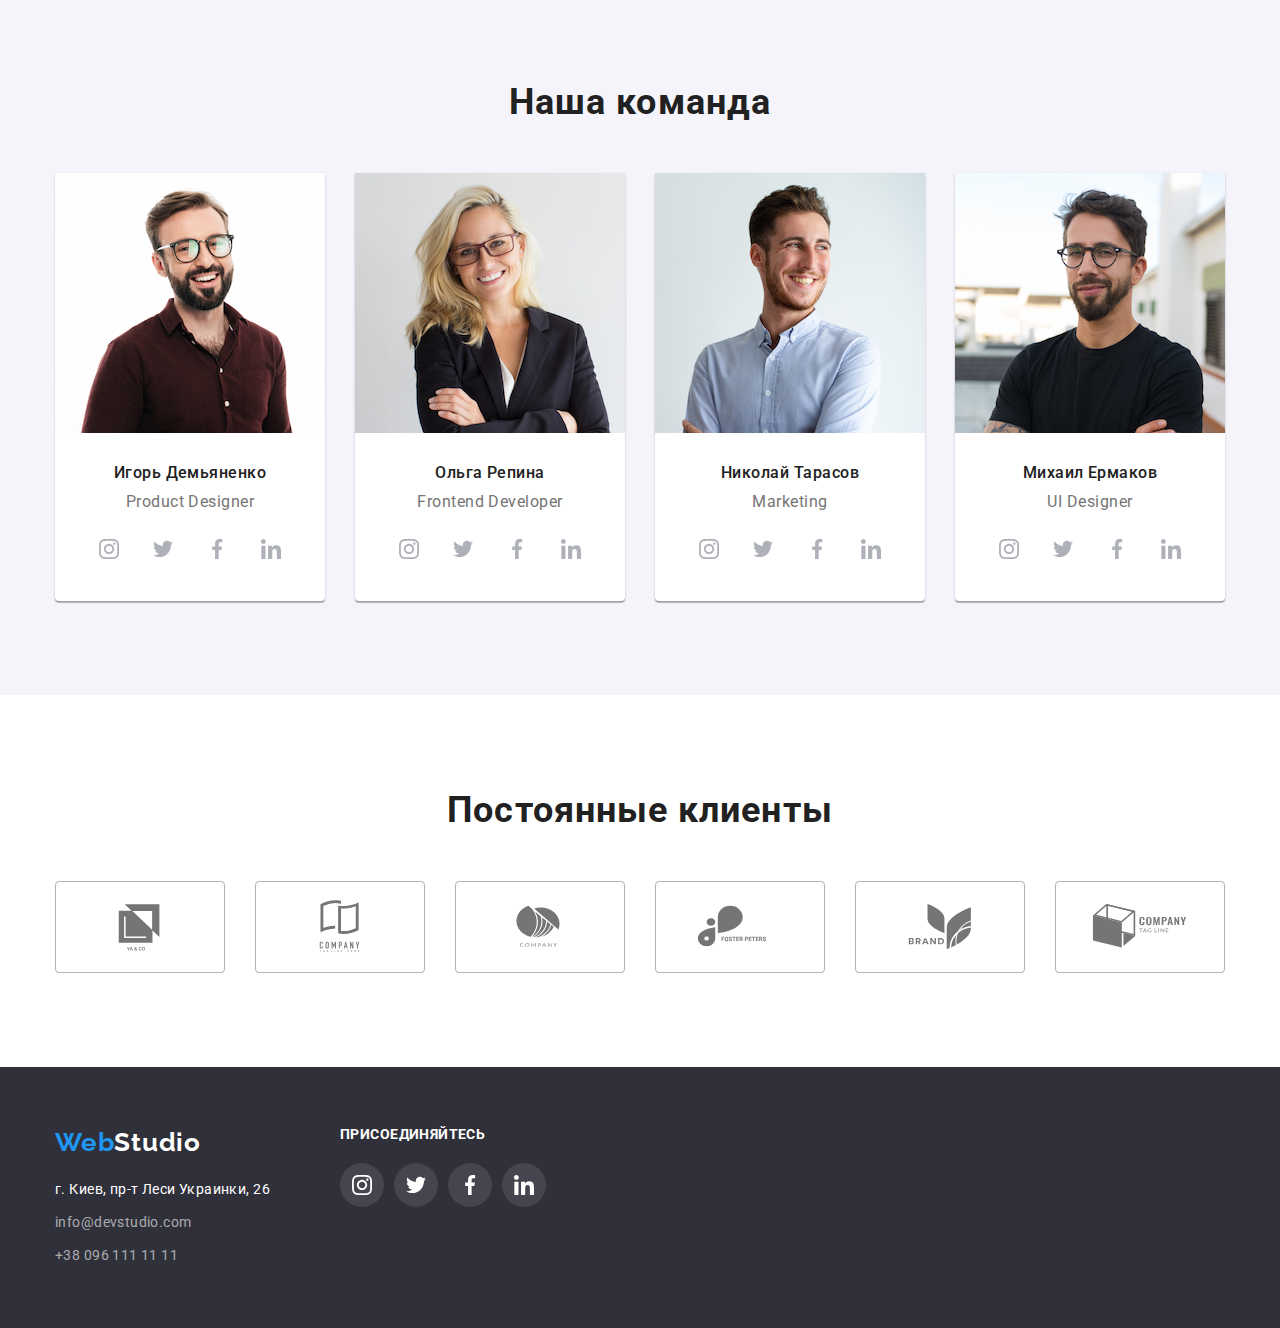
==== commit e2423818: "добавил в портфолио тень при hover" ====
--- a/index.html
+++ b/index.html
@@ -331,7 +331,8 @@
         </section>
     </main>
     <footer class="footer">
-        <div class="container">
+        <div class="container footer-conteiner">
+            <div class="footer-left">
             <a class="link footer-logo" href="#">Web<span class="footer-logo-color">Studio</span></a>
             <address>
                 <ul class="footer-list">
@@ -348,6 +349,40 @@
                     </li>
                 </ul>
             </address>
+            </div>
+            <div class="footer-right">
+                <h2 class="footer-title">присоединяйтесь</h2>
+                            <ul class="footer-sotial-list">
+                                <li class="footer-social-item">
+                                    <a class="footer-social-link" href="">
+                                        <svg class="footer-social-icon" width="20" height="20">
+                                            <use href="./images/icons.svg#icon-instagram"></use>
+                                        </svg>
+                                    </a>
+                                </li>
+                                <li class="footer-social-item">
+                                    <a class="footer-social-link" href="">
+                                        <svg class="footer-social-icon" width="20" height="20">
+                                            <use href="./images/icons.svg#icon-twitter"></use>
+                                        </svg>
+                                    </a>
+                                </li>
+                                <li class="footer-social-item">
+                                    <a class="footer-social-link" href="">
+                                        <svg class="footer-social-icon" width="20" height="20">
+                                            <use href="./images/icons.svg#icon-facebook"></use>
+                                        </svg>
+                                    </a>
+                                </li>
+                                <li class="footer-social-item">
+                                    <a class="footer-social-link" href="">
+                                        <svg class="footer-social-icon" width="20" height="20">
+                                            <use href="./images/icons.svg#icon-linkedin"></use>
+                                        </svg>
+                                    </a>
+                                </li>
+                            </ul>
+            </div>
         </div>
     </footer>
 </body>
--- a/css/styles.css
+++ b/css/styles.css
@@ -490,6 +490,57 @@
   margin-bottom: 9px;
 }
 
+.footer-title {
+  font-size: 14px;
+  line-height: 1.14;
+  letter-spacing: 0.03em;
+  text-transform: uppercase;
+  margin-bottom: 20px;
+
+  color: var(--second-text-color);
+}
+
+.footer-conteiner {
+  display: flex;
+}
+
+.footer-left {
+  margin-right: 70px;
+}
+
+.footer-sotial-list {
+  display: flex;
+  justify-content: center;
+}
+
+.footer-social-item {
+  width: 44px;
+  height: 44px;
+}
+
+.footer-social-item + .footer-social-item {
+  margin-left: 10px;
+}
+
+.footer-social-link {
+  width: 100%;
+  height: 100%;
+  border-radius: 50%;
+  display: flex;
+  align-items: center;
+  justify-content: center;
+  background: rgba(255, 255, 255, 0.1);
+}
+
+.footer-social-link:hover,
+.footer-social-link:focus {
+  background-color: #2196f3;
+}
+
+.footer-social-icon {
+  fill: #ffffff;
+}
+
 /* portfolio page classes */
 
 /* ---------------filter---------------- */
@@ -568,3 +619,9 @@
 .portfolio-div {
   padding: 20px 24px;
 }
+
+.portfolio-link:hover,
+.portfolio-link:focus {
+  box-shadow: 0px 1px 1px rgba(0, 0, 0, 0.12), 0px 4px 4px rgba(0, 0, 0, 0.06),
+    1px 4px 6px rgba(0, 0, 0, 0.16);
+}
